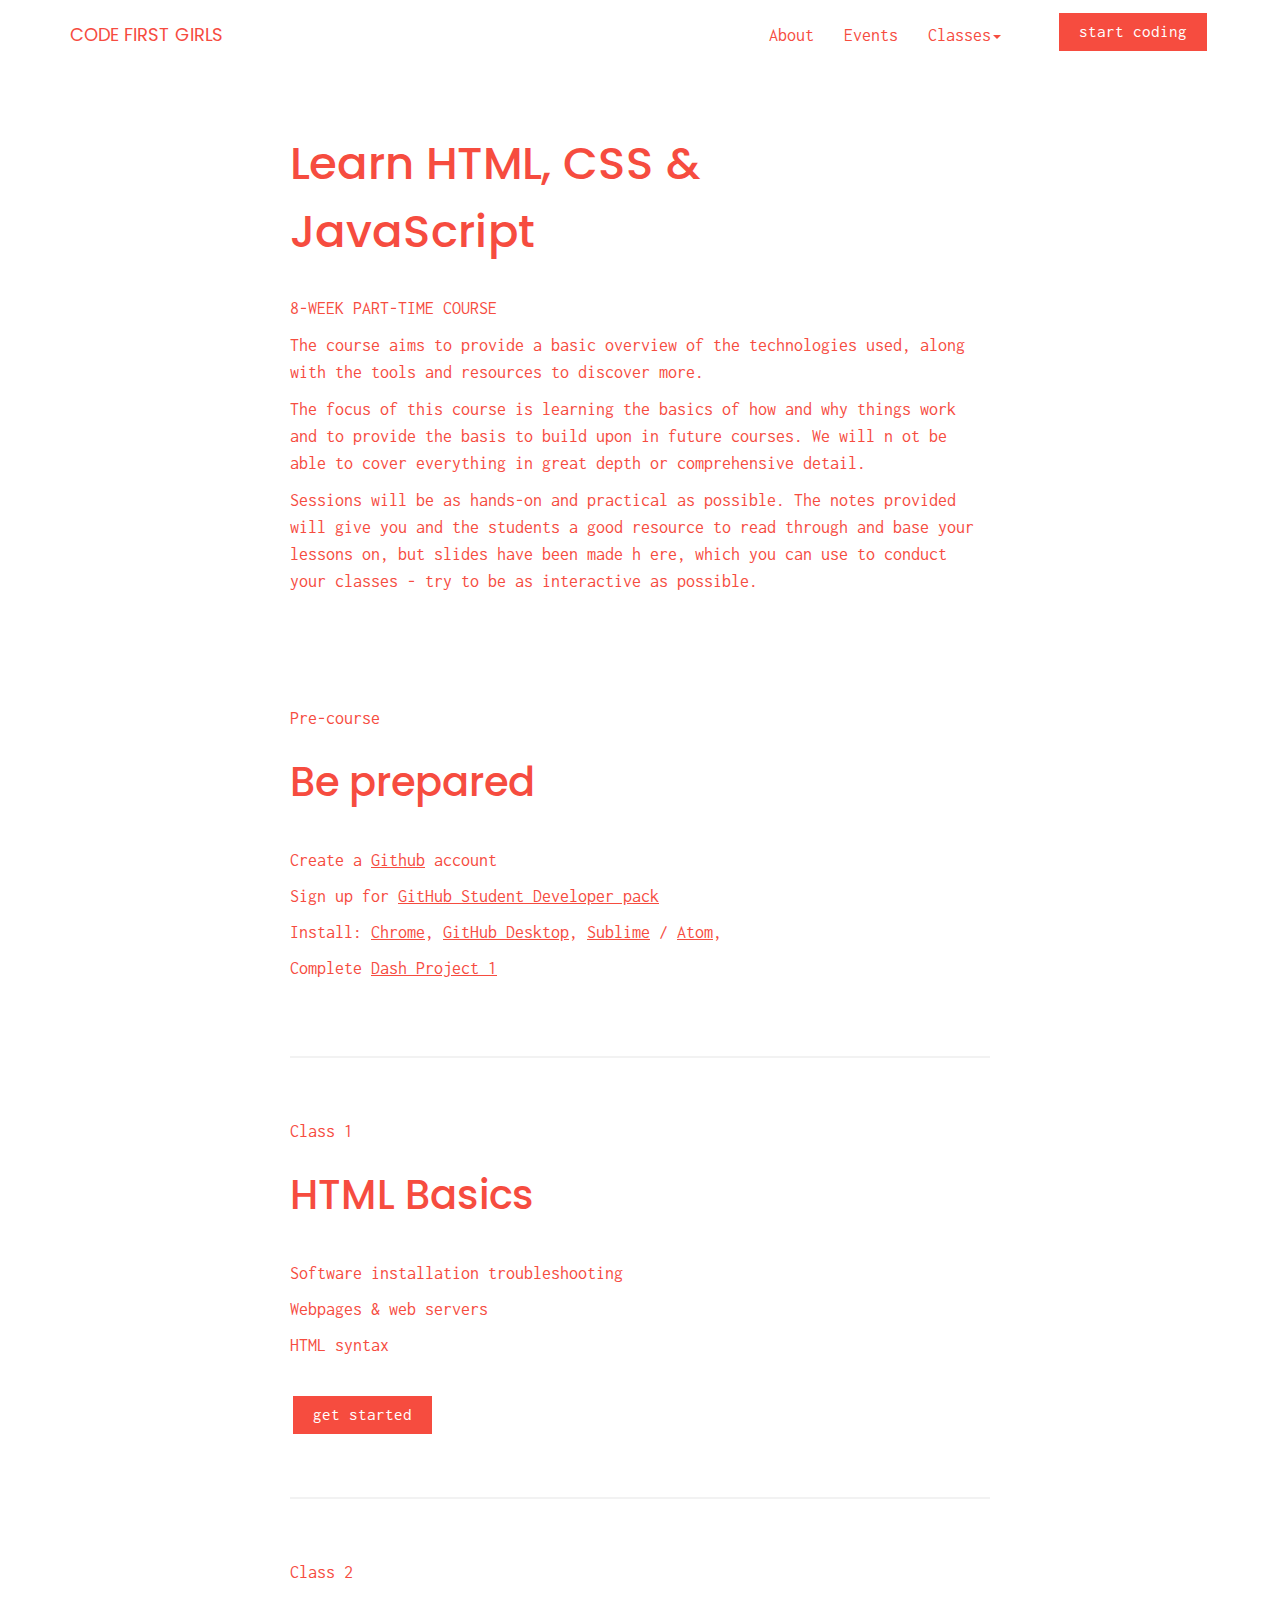
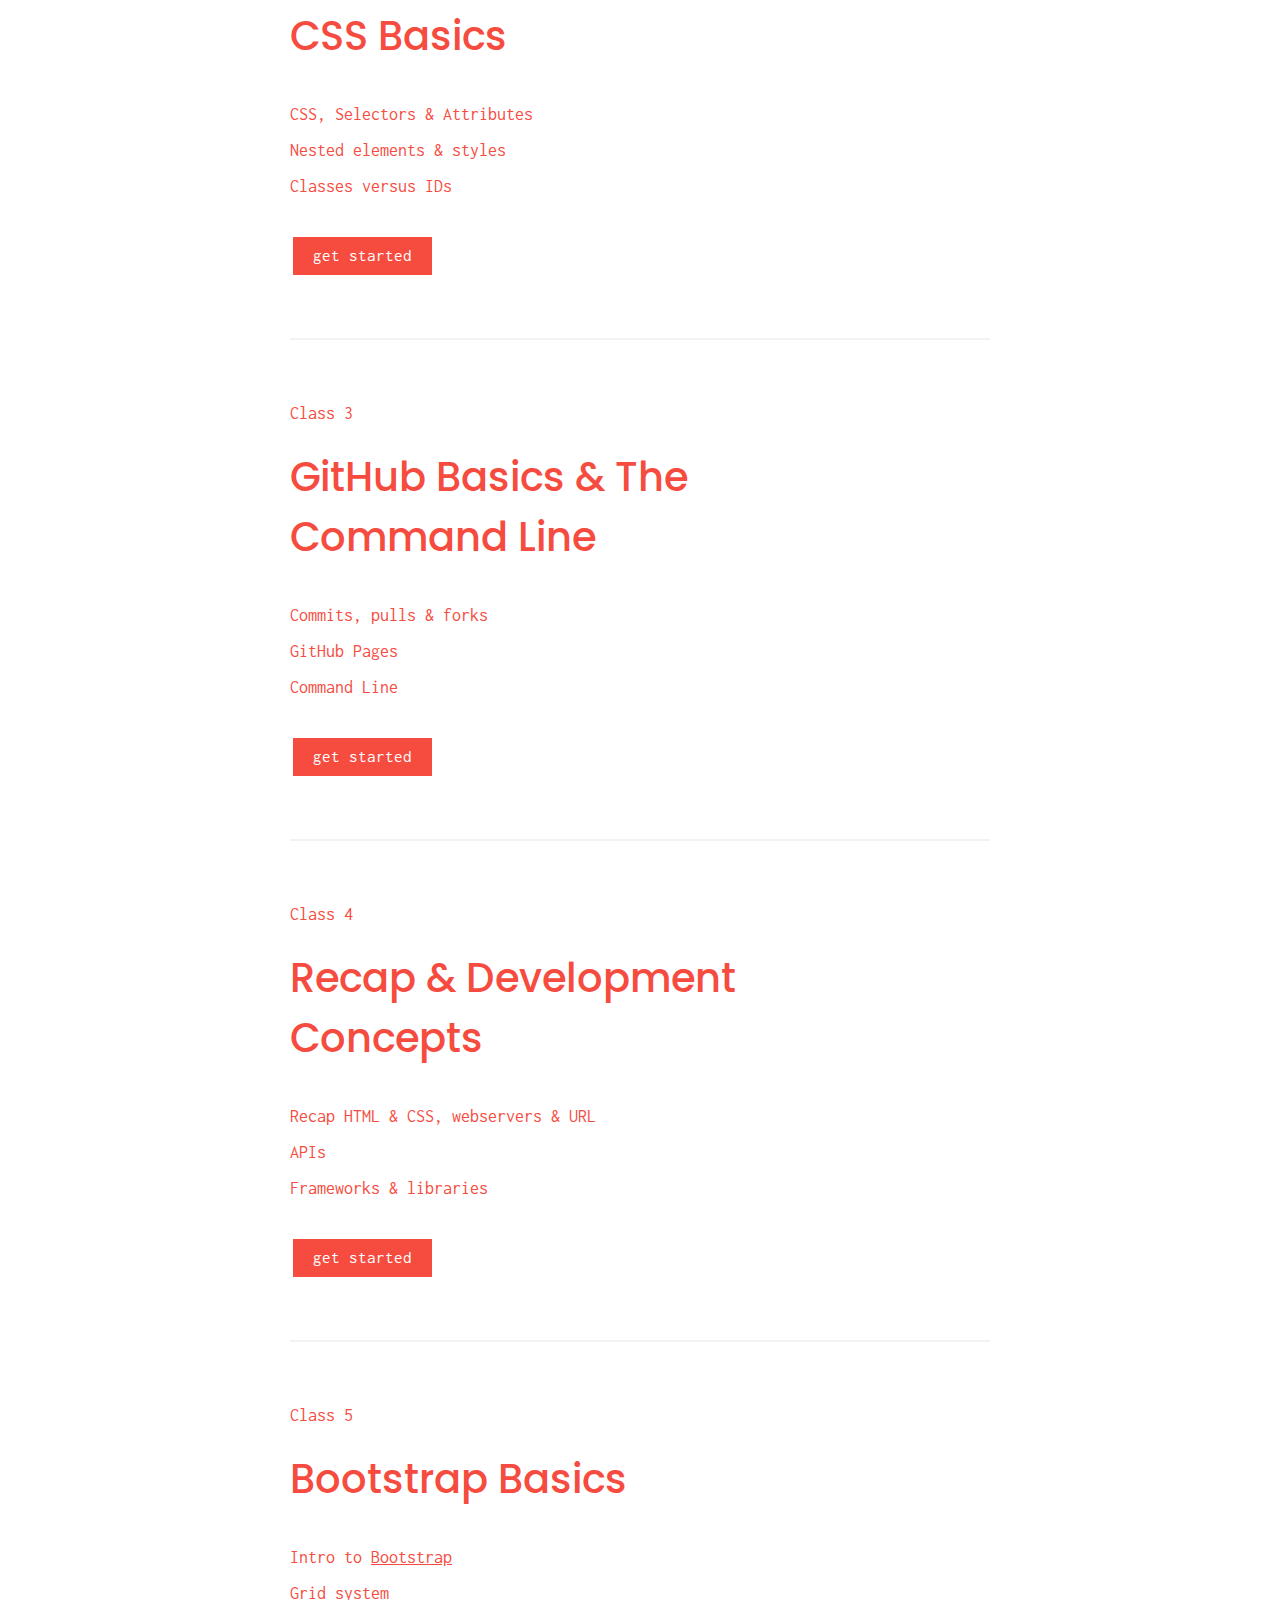
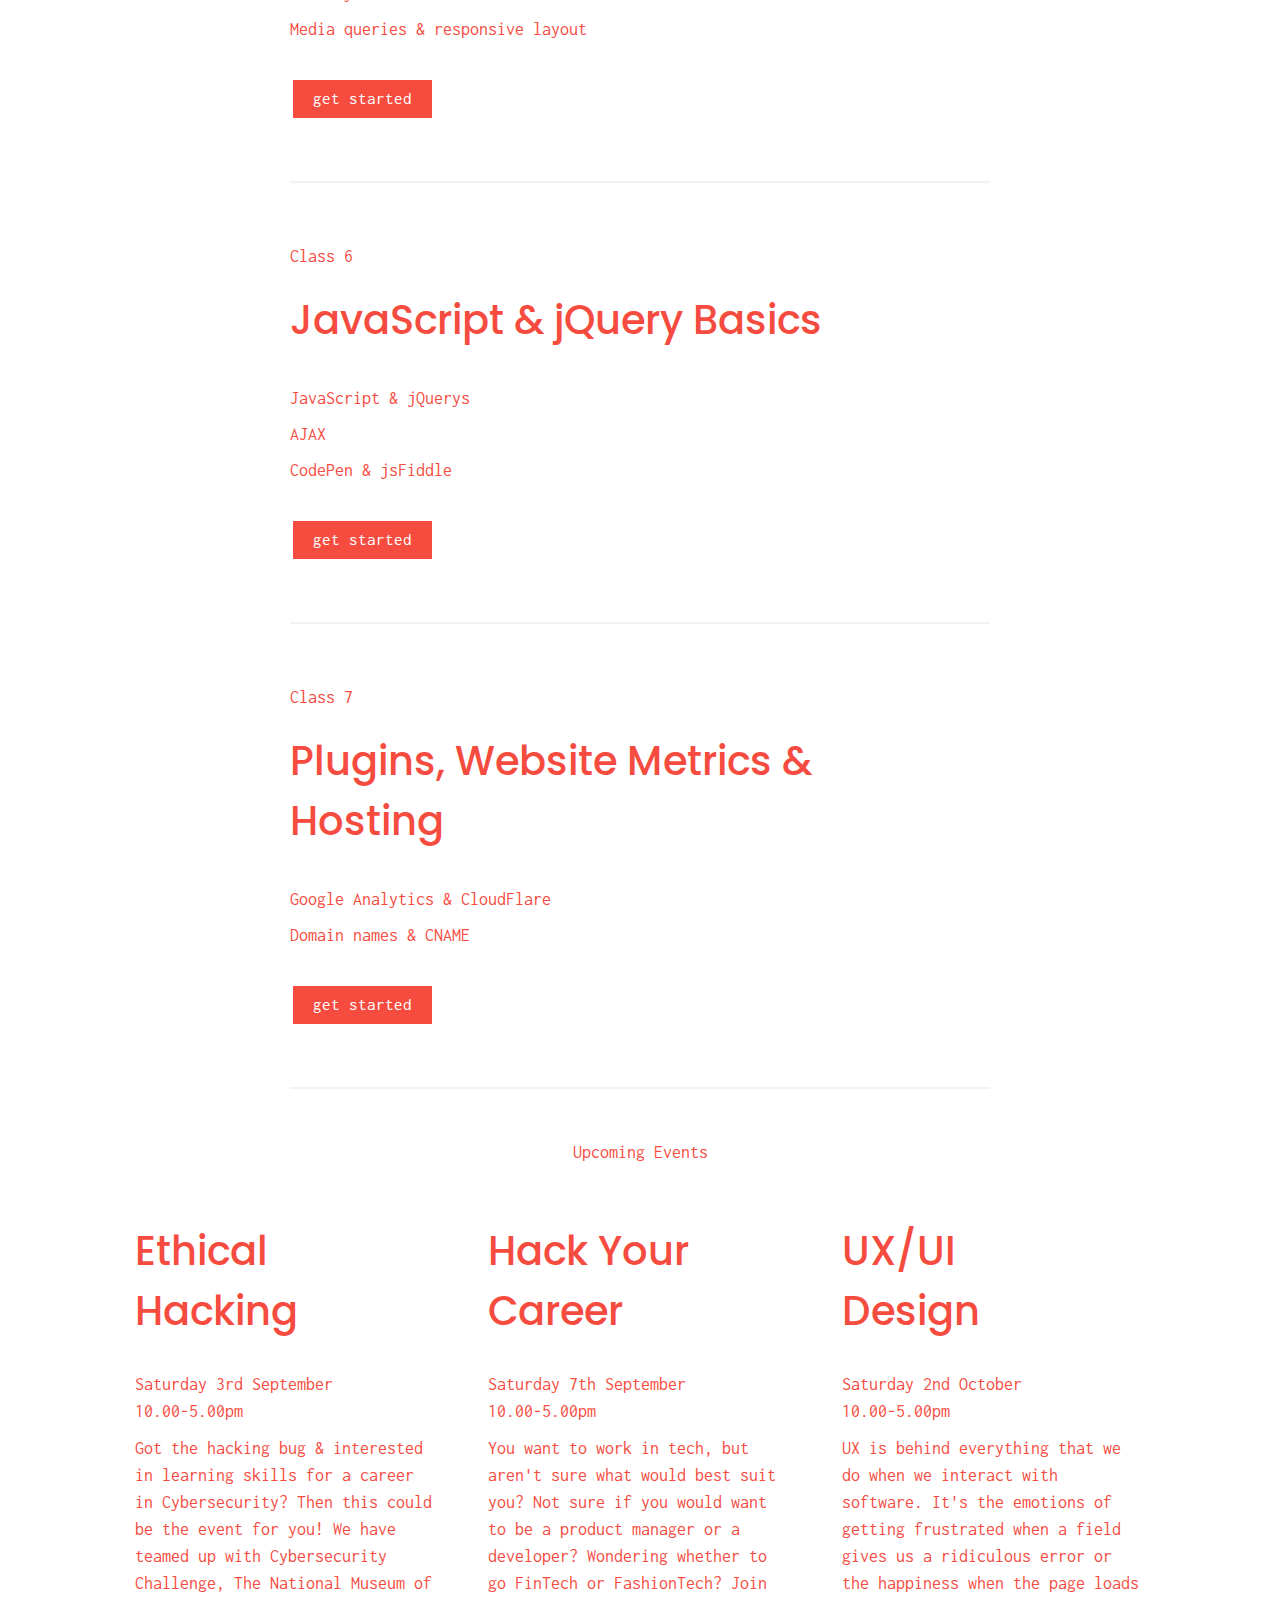
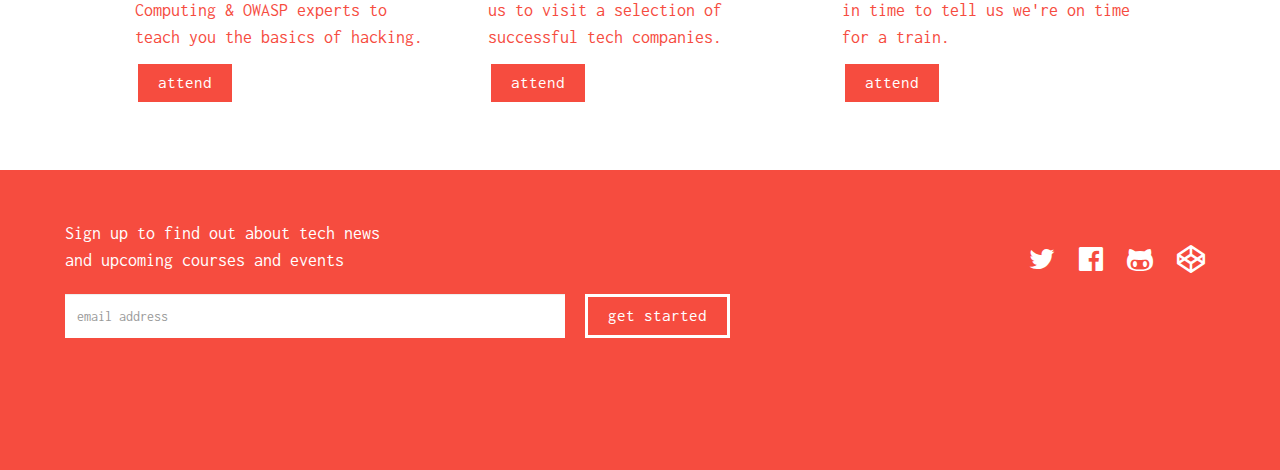
==== index.html @ a9a23d8d "Updating CSS file" ====
<!DOCTYPE html>
<html lang="en">
<head>
	<meta charset="utf-8">
    <meta http-equiv="X-UA-Compatible" content="IE=edge">
    <meta name="viewport" content="width=device-width, initial-scale=1">
	<meta name="description" content="">
    <meta name="author" content="">
    <link rel="icon" href="../../favicon.ico">

    <title>CODE FIRST: GIRLS</title>
    <link href='https://fonts.googleapis.com/css?family=Poppins:600' rel='stylesheet' type='text/css'>
	<link href='https://fonts.googleapis.com/css?family=Inconsolata' rel='stylesheet' type='text/css'>
    <!-- Bootstrap core CSS -->
    <link href="css/bootstrap/css/bootstrap.min.css" rel="stylesheet">
	<!-- Bootstrap FontAwesome -->
    <link rel="stylesheet" href="css/bootstrap/css/font-awesome.min.css">
    <!-- Bootstrap theme -->
	<link href="css/bootstrap/css/bootstrap-theme.min.css" rel="stylesheet">

    <!-- Custom CSS -->
	<link href="css/homepage.css" rel="stylesheet">

	<!-- Google Fonts -->
	
	</head>

<body>
	
<!-- Navbar -->
<nav class="navbar navbar-inverse navbar-fixed-top">
  <div class="container">
	<div class="navbar-header">
      <button type="button" class="navbar-toggle collapsed" data-toggle="collapse" data-target="#navbar" aria-expanded="false" aria-controls="navbar">
        <span class="sr-only">Toggle navigation</span>
        <span class="icon-bar"></span>
        <span class="icon-bar"></span>
        <span class="icon-bar"></span>
      </button>
      <a class="navbar-brand" href="https://codefirst2016.github.io">CODE FIRST GIRLS</a>
</div>
<div id="navbar" class="navbar-collapse collapse">
  <ul class="nav navbar-nav nav pull-right">
    <li><a href="#about">About</a></li>
    <li><a href="#contact">Events</a></li>
	<li class="dropdown">
      <a href="#" class="dropdown-toggle" data-toggle="dropdown" role="button" aria-haspopup="true" aria-expanded="false">Classes<span class="caret"></span></a>
      <ul class="dropdown-menu">
        <li><a href="#">Action</a></li>
        <li><a href="#">Another action</a></li>
        <li><a href="#">Something else here</a></li>
        <li role="separator" class="divider"></li>
        <li class="dropdown-header">Nav header</li>
        <li><a href="#">Separated link</a></li>
        <li><a href="#">One more separated link</a></li>
      </ul>
	 </li>
	<button onclick="window.location.href='/page2'">start coding</button>
  </ul>
</div><!--/.nav-collapse -->
</div>
    </nav>

<!-- Intro -->
<div class="page-block">
	<div class="intro">
		<h1>Learn HTML, CSS & JavaScript</h1>
		<p>8-WEEK PART-TIME COURSE</p>
		<p>The course aims to provide a basic overview of the technologies used, along with the tools and resources to discover more.<br>
		<p>The focus of this course is learning the basics of how and why things work and to provide the basis to build upon in future courses. We will n ot be able to cover everything in great depth or comprehensive detail.</p>
		<p>Sessions will be as hands-on and practical as possible. The notes provided will give you and the students a good resource to read through and base your lessons on, but slides have been made h ere, which you can use to conduct your classes - try to be as interactive as possible.</p>
	</div>
</div>

<!-- Classes -->
<div class="page-block-classes">
	<div class="session0">
		<p>Pre-course</p>
		<h2>Be prepared </h2>
  		<ul>
  			<li>Create a <a href="https://github.com/">Github</a> account</li>
  			<li>Sign up for <a href="https://education.github.com/pack">GitHub Student Developer pack</a></li>
  			<li>Install: 
  			<a href="https://www.google.com/chrome/">Chrome</a>, 
  			<a href="https://desktop.github.com/">GitHub Desktop</a>,
  			<a href="https://www.sublimetext.com/3">Sublime</a> / 
  			<a href="https://atom.io/">Atom</a>,
  			

  			<li>Complete <a href="https://dash.generalassemb.ly">Dash Project 1</a></li>
		</ul>
	</div>

	<div class="session1">
		<p>Class 1</p>
		<h2><a href="/link/to/page2">HTML Basics</a></h2>
		<ul>
			<li>Software installation troubleshooting</li>
			<li>Webpages & web servers</li>
			<li>HTML syntax</li>
		</ul>
		<button onclick="window.location.href='/page2'">get started</button>
	</div>

	<div class="session2">
		<p>Class 2</p>
		<h2><a href="ProsSessionTwo.html">CSS Basics</a></h2>
		<ul>
			<li>CSS, Selectors & Attributes</li>
			<li>Nested elements & styles</li>
			<li>Classes versus IDs</li>
		</ul>
		<button onclick="ProsSessionTwo.html='/Session2'">get started</button>
	</div>

	<div class="session3">
		<p>Class 3</p>
		<h2><a href="/link/to/page2">GitHub Basics & The Command Line</a></h2>
		<ul>
			<li>Commits, pulls & forks</li>
			<li>GitHub Pages</li>
			<li>Command Line</li>
		</ul>
		<button onclick="window.location.href='/page2'">get started</button>
	</div>

	<div class="session4">
	 	<p>Class 4</p>
	 	<h2><a href="/link/to/page2">Recap & Development Concepts</a></h2>
		<ul>
			<li>Recap HTML & CSS, webservers & URL</li>
			<li>APIs</li>
			<li>Frameworks & libraries</li>
		</ul>
		<button onclick="window.location.href='/page2'">get started</button>
	</div>

	<div class="session5">
	 	<p>Class 5</p>
	 	<h2><a href="/link/to/page2">Bootstrap Basics</a></h2>
		<ul>
			<li>Intro to <a href="http://getbootstrap.com">Bootstrap</a></li>
			<li>Grid system</li>
			<li>Media queries & responsive layout</li>
		</ul>
		<button onclick="window.location.href='/page2'">get started</button>
	</div>

	<div class="session6">
	 	<p>Class 6</p>
	 	<h2><a href="/link/to/page2">JavaScript & jQuery Basics</a></h2>
		<ul>
			<li>JavaScript & jQuerys</li>
			<li>AJAX</li>
			<li>CodePen & jsFiddle</li>
		</ul>
		<button onclick="window.location.href='/page2'">get started</button>
	</div>

	<div class="session7">
	 	<p>Class 7</p>
	 	<h2><a href="/link/to/page2">Plugins, Website Metrics & Hosting</a></h2>
		<ul>
			<li>Google Analytics & CloudFlare</li>
			<li>Domain names & CNAME</li>
		</ul>
		<button onclick="window.location.href='/page2'">get started</button>
	</div>


</div>

<!-- Events -->

  <div class="events">
	<div class="row">
		<p class="title">Upcoming Events</p>
		<div class="col-sm-4">
			  <h2><a href="/link/to/page2">Ethical Hacking</a></h2>
			  <p>Saturday 3rd September<br>10.00-5.00pm</p>
			  <p>Got the hacking bug & interested in learning skills for a career in Cybersecurity? Then this could be the event for you! We have teamed up with Cybersecurity Challenge, The National Museum of Computing & OWASP experts to teach you the basics of hacking.</p>
			  <button onclick="window.location.href='/page2'">attend</button>
		</div>
		<div class="col-sm-4">
			  <h2><a href="/link/to/page2">Hack Your Career</a></h2>
			  <p>Saturday 7th September<br>10.00-5.00pm </p>
			  <p>You want to work in tech, but aren't sure what would best suit you? Not sure if you would want to be a product manager or a developer? Wondering whether to go FinTech or FashionTech? Join us to visit a selection of successful tech companies.</p>
			  <button onclick="window.location.href='/page2'">attend</button>
		</div>
		<div class="col-sm-4">
			  <h2><a href="/link/to/page2">UX/UI<br>Design</a></h2>
			  <p>Saturday 2nd October<br>10.00-5.00pm </p>
			  <p>UX is behind everything that we do when we interact with software. It's the emotions of getting frustrated when a field gives us a ridiculous error or the happiness when the page loads in time to tell us we're on time for a train. </p>
			  <button onclick="window.location.href='/page2'">attend</button>
		</div>
	</div>
  </div>	
</div>

<!-- Footer -->
	<footer class="footer">
		<div class="col-sm-8">
			<p>Sign up to find out about tech news and upcoming courses and events </p>
			<div class="input-group">
			   <input type="email address" placeholder="email address" class="form-control">
			   <span class="input-group-btn">
			   <button onclick="window.location.href='/page2'">get started</button>
			   </span>
			</div>
		</div>
		<div class="col-sm-4"><span class="pull-right">
			<div class="socialicons">
				<a class="twittericon" target="_blank" href="https://twitter.com/CodeFirstGirls"><i class="fa fa-twitter fa-2x" aria-hidden="true"></i></a>
				<a class="facebookicon" target="_blank" href="https://www.facebook.com/codefirstgirlsgeneral"><i class="fa fa-facebook-official fa-2x" aria-hidden="true"></i>
				<a class="githubicon" target="_blank" href="https://github.com/CodeFirstGirls"><i class="fa fa-github-alt fa-2x" aria-hidden="true"></i>
				<a class="codepenicon" target="_blank" href="http://codepen.io/search/pens?q=code+first+girls&limit=all&type=type-pens"><i class="fa fa-codepen fa-2x" aria-hidden="true"></i>
			</div>
		</div>
	</footer>
  </body>
</html>
---- css/homepage.css ----
/* Typography */

    h1, h2, h3, h4 {
        font-family: 'Poppins', sans-serif;
        color: #F64C3F;
        line-height: 150%;
        max-width: 600px;
    }

    h1 {        
        font-size: 45px;   
    	}

    h2 {
        font-size: 40px;
        padding-bottom: 20px;
        }

    h3 {
        font-size: 30px; 
        }

    h4 {
        font-size: 10px;
        }

    p {
        font-family: 'Inconsolata';
        color: #F64C3F;
        line-height: 150%;
        font-size: 18px;
        }



    ul {-webkit-padding-start: 0px;} 


    ul li {
        color: #F64C3F;
        font-size: 18px;
        line-height: 200%;
        font-family: 'Inconsolata';
        list-style-type: none;
    } 

    ol li {
        color: #F64C3F;
        font-size: 18px;
        line-height: 200%;
        font-family: 'Inconsolata';
    }


    ol span {
        color: #FFFFFF;
        background-color: #F64C3F;
    }


/* Nav */

    body {
      padding-top: 70px;
      background-color: #ffffff;
    }

    .theme-dropdown .dropdown-menu {
      position: static;
      display: block;
      margin-bottom: 20px;
    }

    .theme-showcase > p > .btn {
      margin: 5px 0;
    }

    .theme-showcase .navbar .container {
      width: auto;
    }

    .navbar-inverse {
      background: #ffffff !important; 
      border: 0 !important;
      box-shadow: none !important;
      -webkit-box-shadow: none !important;
      padding: 10px;
    }

    .navbar-inverse .navbar-brand {
        color: #F64C3F;
        font-family: 'Poppins', sans-serif;
        text-shadow: none;
        }

    .navbar-brand>a {
        color: #212121;
        }

    .navbar-branda:hover {
        color: #212121;
        }


    .navbar-toggle:hover {
        color: #212121;
        }

    .navbar-inverse .navbar-nav>li>a {
        color: #F64C3F;
        left: 0px;
        text-shadow: none;
        text-decoration: none;
        }

    .navbar-inverse .navbar-nav>li>a:hover {
        color: #212121;
        }

    .container {
      background-color: #ffffff;
    }

.navbar-fixed-bottom .navbar-collapse, .navbar-fixed-top .navbar-collapse button {
    margin-left: 40px;
}


/* Buttons */

    button {
        background-color: #F64C3F;
        color: #ffffff;
        height: 44px; 
        border: 3px solid white;
        border-radius: 0px;
        font-family: 'Inconsolata';
        font-size: 17px;
        padding: 6px 20px 10px;
    }

    button:hover {
        background-color: #212121;
    }

/* Links */

    a:link {
        cursor: pointer;
        color: #F64C3F;
    }

    a:hover {
        text-decoration: none;
        color: #212121;
    }


    ul li a {
        color: #F64C3F;
        text-decoration: underline;
        }

    li a:hover {
        color: #212121;
        }

    .task a {
        color: #FFFFFF;
    }

    .task a:hover {
        color: #000000;
    }

    .whats-css a {
        color: #F64C3F; 
        cursor: pointer;
        text-decoration: none;  
    }

    .whats-css a:hover {
        color: #000000;
        text-decoration: none;  
    }   



/* Content */
    .intro {
        padding-top: 40px;
        padding-bottom: 40px;
    }

    .intro h1 {
        padding-bottom: 20px;

    }

    .page-block, .page-block-classes  {
        position: relative;
        margin: auto;
        max-width: 700px;
        }   
 
    .page-block-classes button {
        margin-top: 20px;
        }

    .session0, .session1, .session2, .session3, .session4, .session5, .session6, .session7 {
        background-color: #ffffff;
        border-bottom: 2px #f2f2f2 solid;
        padding-top: 60px;
        padding-bottom: 60px;
        }

    .session8 {
        background-color: #ffffff;
        padding-top: 60px;
        padding-bottom: 120px;
        }

    .class-page-block  {
        position: relative;
        margin: auto;
        max-width: 700px;
        border-top: 2px #f2f2f2 solid;
        padding-top: 20px;
        padding-bottom: 20px;
        }


    .class-example {
        position: relative;
        margin: auto;
        max-width: 700px;
        padding-top: 20px;
        padding-bottom: 0px;
    }

    .tab1 p {
        position: relative;
        margin: auto;
        max-width: 700px;
        padding-left: 20px;
        padding-bottom: 20px;
    }

    .tab2 p {
        position: relative;
        margin: auto;
        max-width: 700px;
        padding-left: 50px;
        padding-bottom: 20px;
    }

    .tab3 p {
        position: relative;
        margin: auto;
        max-width: 700px;
        padding-left: 70px;
        padding-bottom: 20px;
    }



/* Events */

    .col-sm-4 {
        padding: 25px;
    }

    p.title {
        text-align: center;
        padding-top: 50px;
    }

    .events{
        background-color: #ffffff;
        padding-bottom: 40px;
    }

    .row {
        max-width: 1060px;
        margin: auto;
    }

/* Examples */

    .class-example p {
        color: #FFFFFF;
        line-height: 100%;
        font-size: 15px;  

    }
    .class-example {
        background-color: #F64C3F
    }
    

/* Footer */

    .footer {
        background-color: #F64C3F;
        min-height: 300px;
        padding: 50px;
        }

    .footer p {
        color: #ffffff;
        max-width: 350px;
        margin-bottom: 20px;
    }


    .input {
    background-color: #ffffff;
    max-width: 500px;
    color: #000000;
    padding: 10px 20px 12px;
    font-size: 14px;
    border-radius: 0px;
    border: 0px;
    }

    .socialicons a {
    color: #ffffff;
    margin-left: 20px;
    }

    .socialicons a:hover {
    opacity: 50%;
    }


    .form-control {
    max-width: 500px;
    height: 44px;
    border-radius: 0px;
    border: none;
    margin-right: 20px;
    }

    .input-group {
    display: inline-block;
    font-family: 'Inconsolata';
}
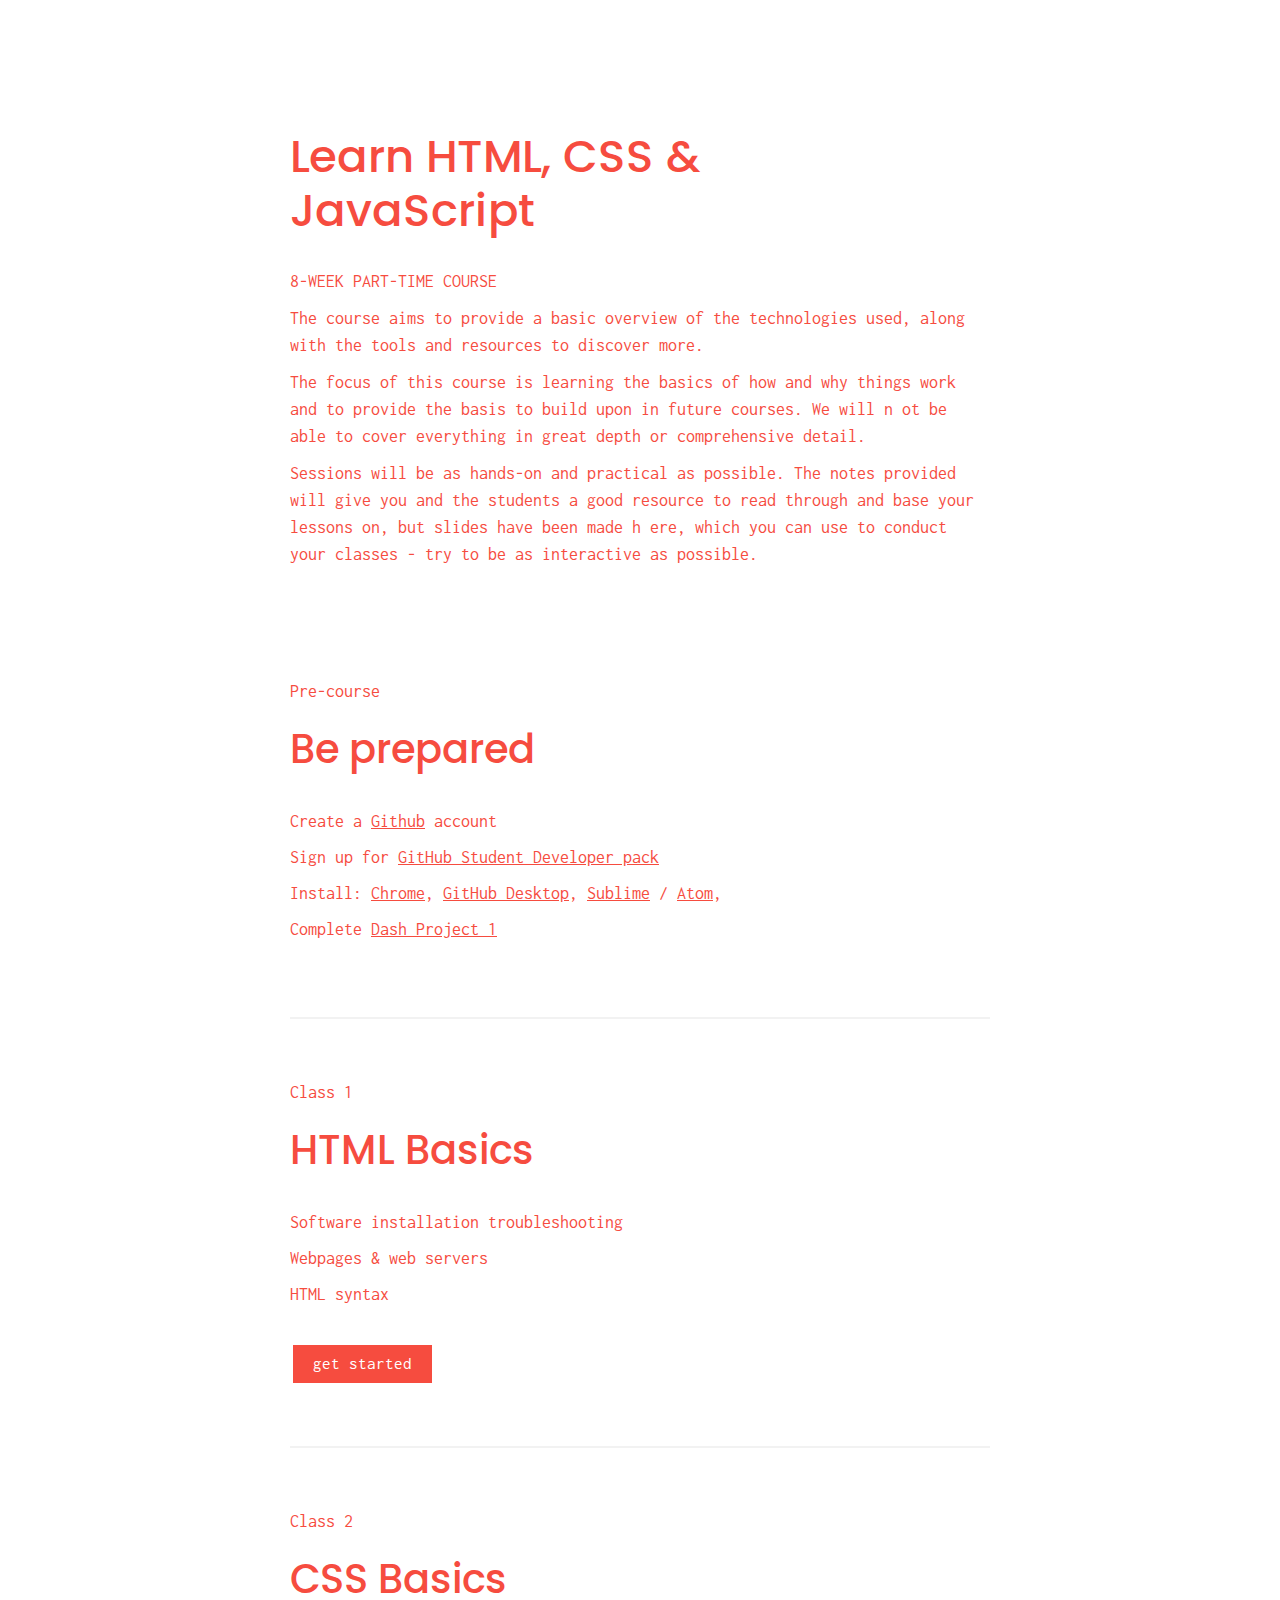
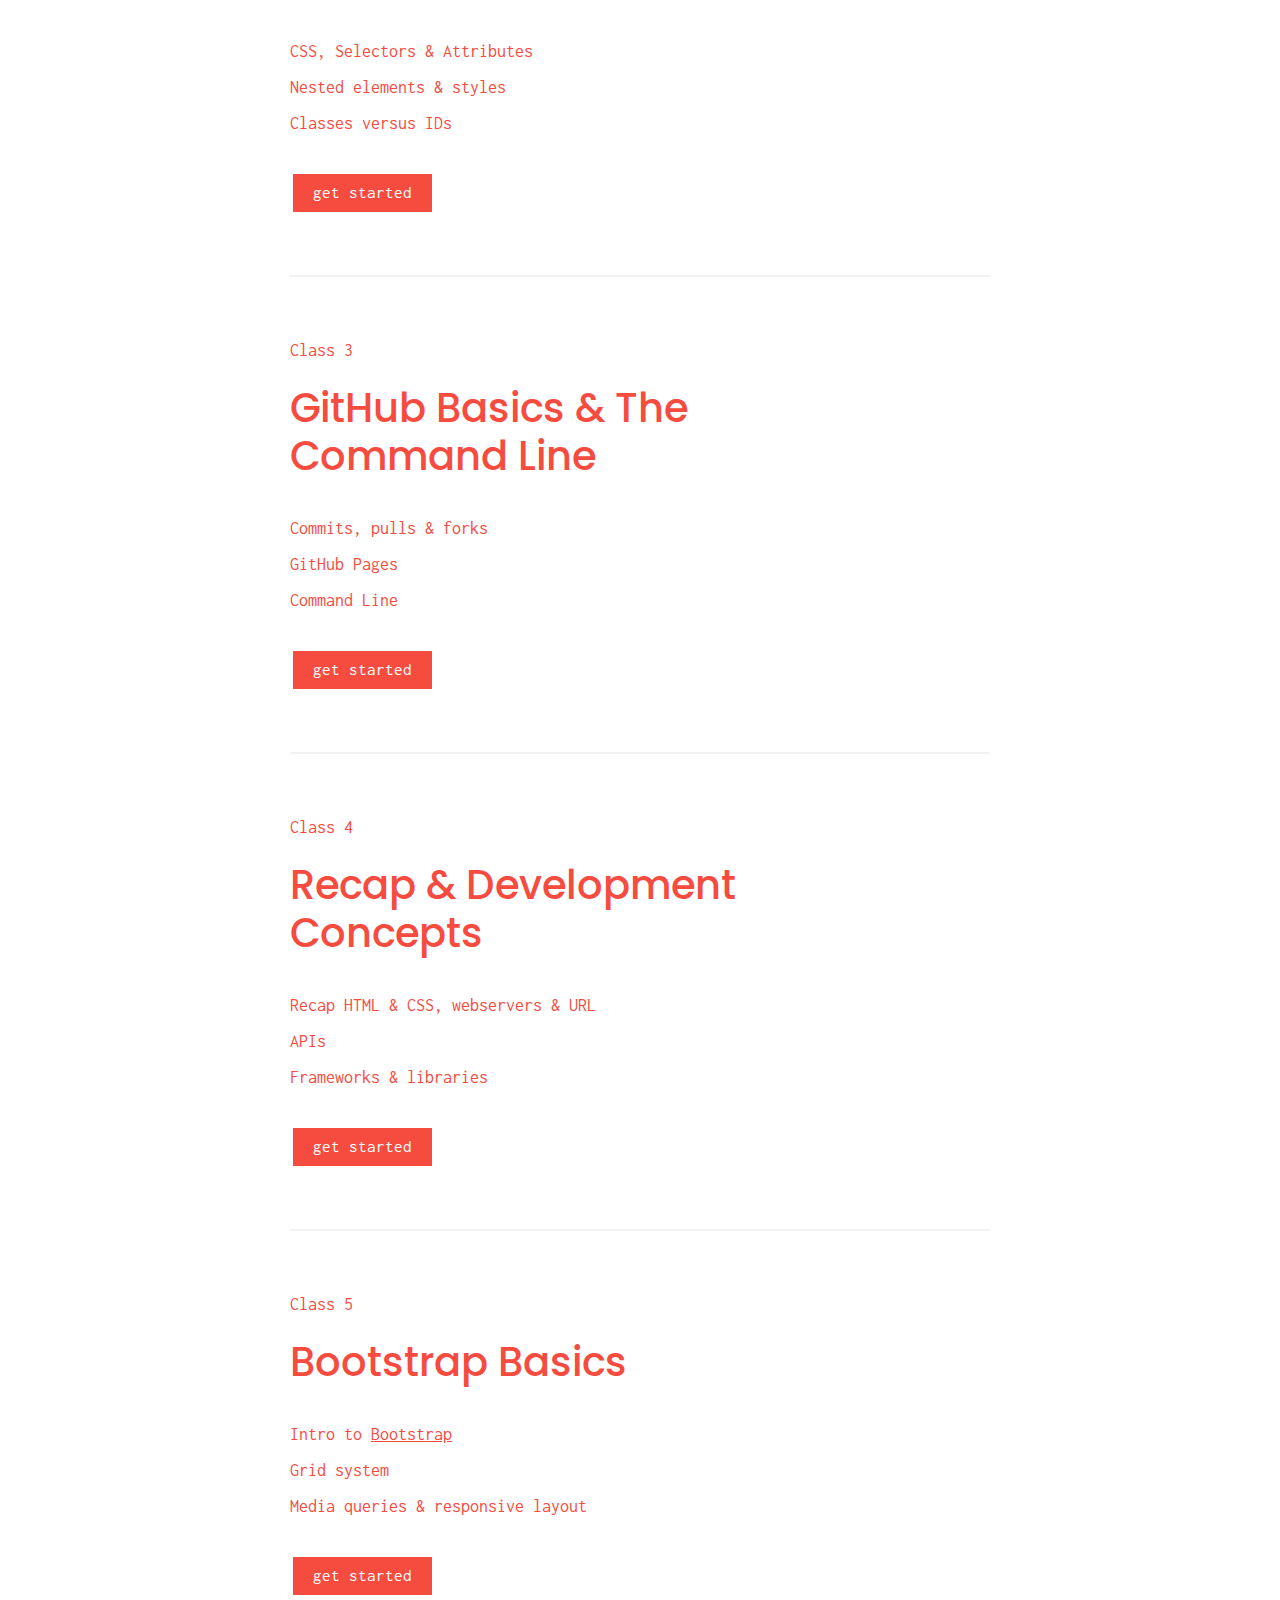
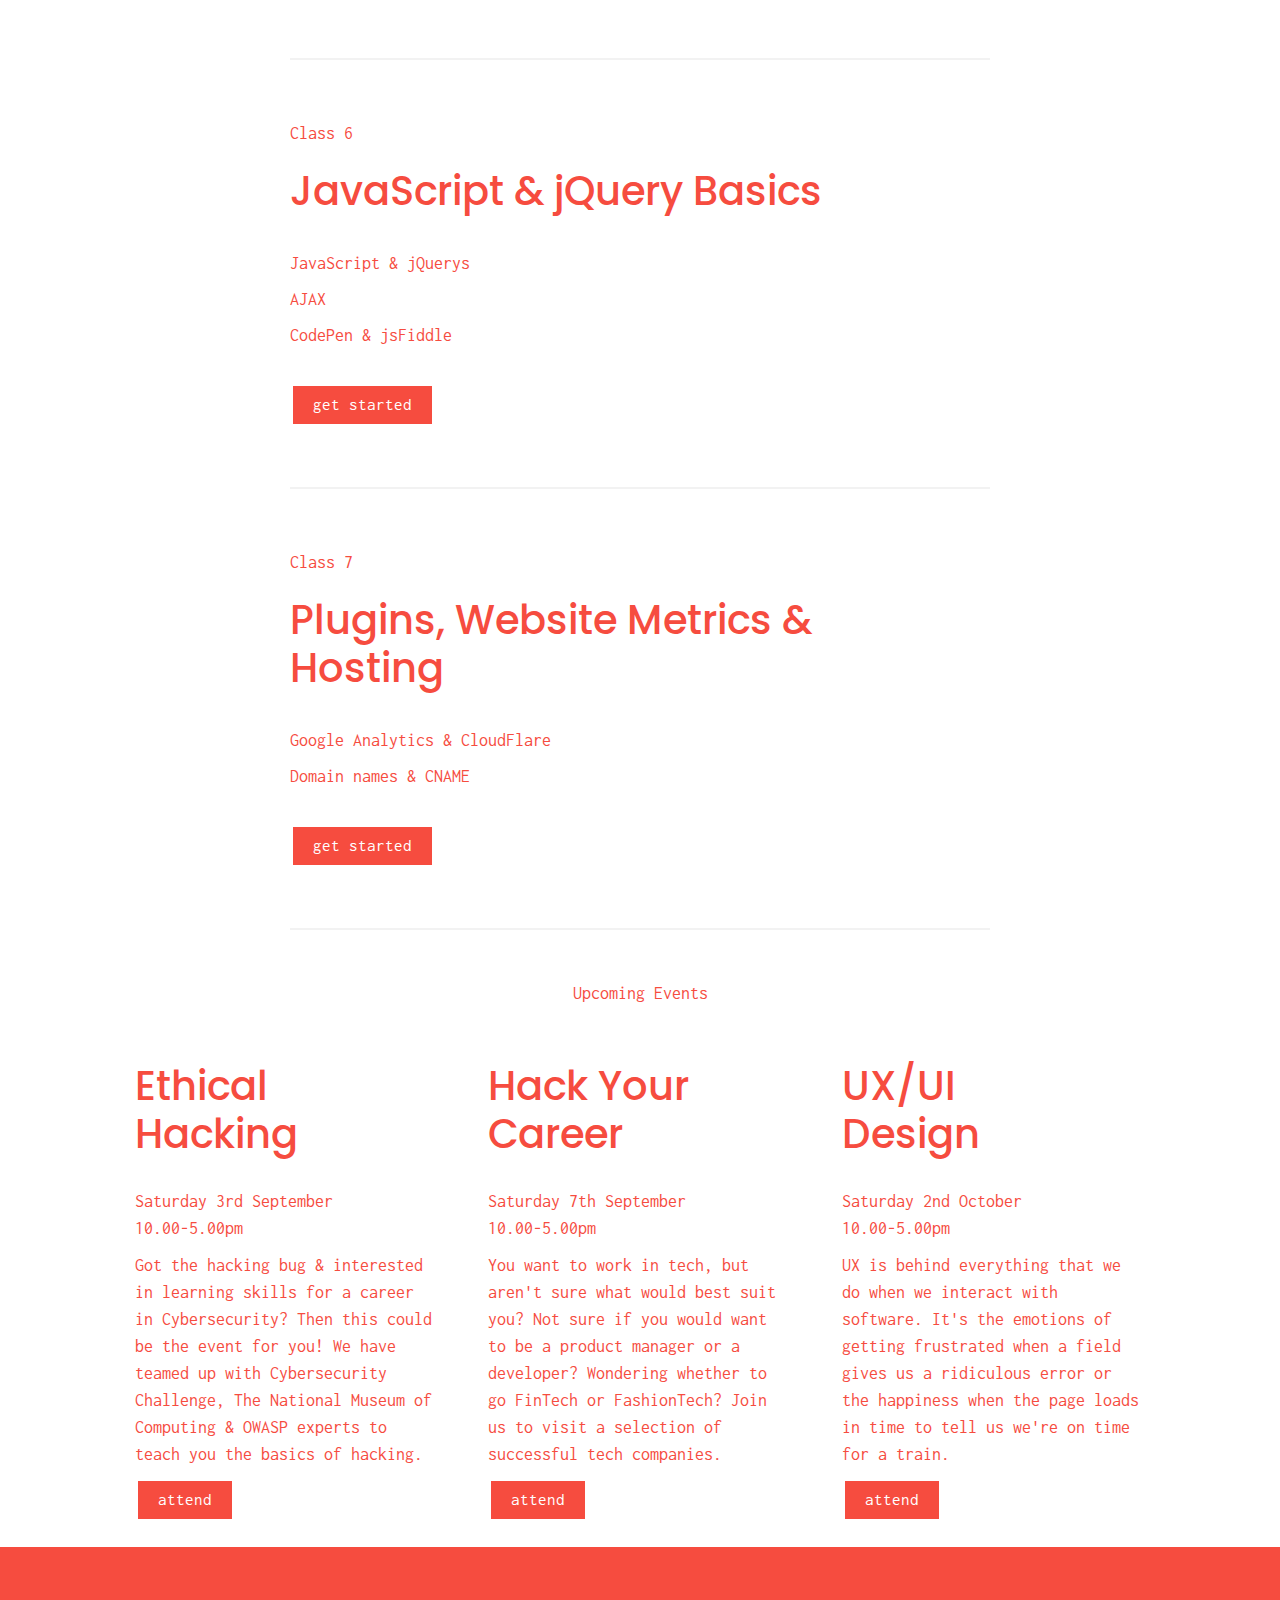
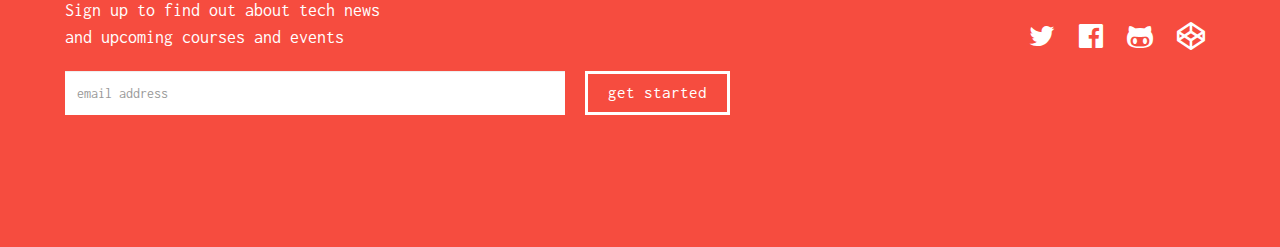
==== commit f28b24b3: "Uploading Jquery" ====
--- a/index.html
+++ b/index.html
@@ -27,39 +27,6 @@
 
 <body>
 	
-<!-- Navbar -->
-<nav class="navbar navbar-inverse navbar-fixed-top">
-  <div class="container">
-	<div class="navbar-header">
-      <button type="button" class="navbar-toggle collapsed" data-toggle="collapse" data-target="#navbar" aria-expanded="false" aria-controls="navbar">
-        <span class="sr-only">Toggle navigation</span>
-        <span class="icon-bar"></span>
-        <span class="icon-bar"></span>
-        <span class="icon-bar"></span>
-      </button>
-      <a class="navbar-brand" href="https://codefirst2016.github.io">CODE FIRST GIRLS</a>
-</div>
-<div id="navbar" class="navbar-collapse collapse">
-  <ul class="nav navbar-nav nav pull-right">
-    <li><a href="#about">About</a></li>
-    <li><a href="#contact">Events</a></li>
-	<li class="dropdown">
-      <a href="#" class="dropdown-toggle" data-toggle="dropdown" role="button" aria-haspopup="true" aria-expanded="false">Classes<span class="caret"></span></a>
-      <ul class="dropdown-menu">
-        <li><a href="#">Action</a></li>
-        <li><a href="#">Another action</a></li>
-        <li><a href="#">Something else here</a></li>
-        <li role="separator" class="divider"></li>
-        <li class="dropdown-header">Nav header</li>
-        <li><a href="#">Separated link</a></li>
-        <li><a href="#">One more separated link</a></li>
-      </ul>
-	 </li>
-	<button onclick="window.location.href='/page2'">start coding</button>
-  </ul>
-</div><!--/.nav-collapse -->
-</div>
-    </nav>
 
 <!-- Intro -->
 <div class="page-block">
@@ -172,7 +139,7 @@
 
 <!-- Events -->
 
-  <div class="events">
+  <div id="events">
 	<div class="row">
 		<p class="title">Upcoming Events</p>
 		<div class="col-sm-4">
--- a/css/homepage.css
+++ b/css/homepage.css
@@ -4,7 +4,7 @@
     h1, h2, h3, h4 {
         font-family: 'Poppins', sans-serif;
         color: #F64C3F;
-        line-height: 150%;
+        line-height: 120%;
         max-width: 600px;
     }
 
